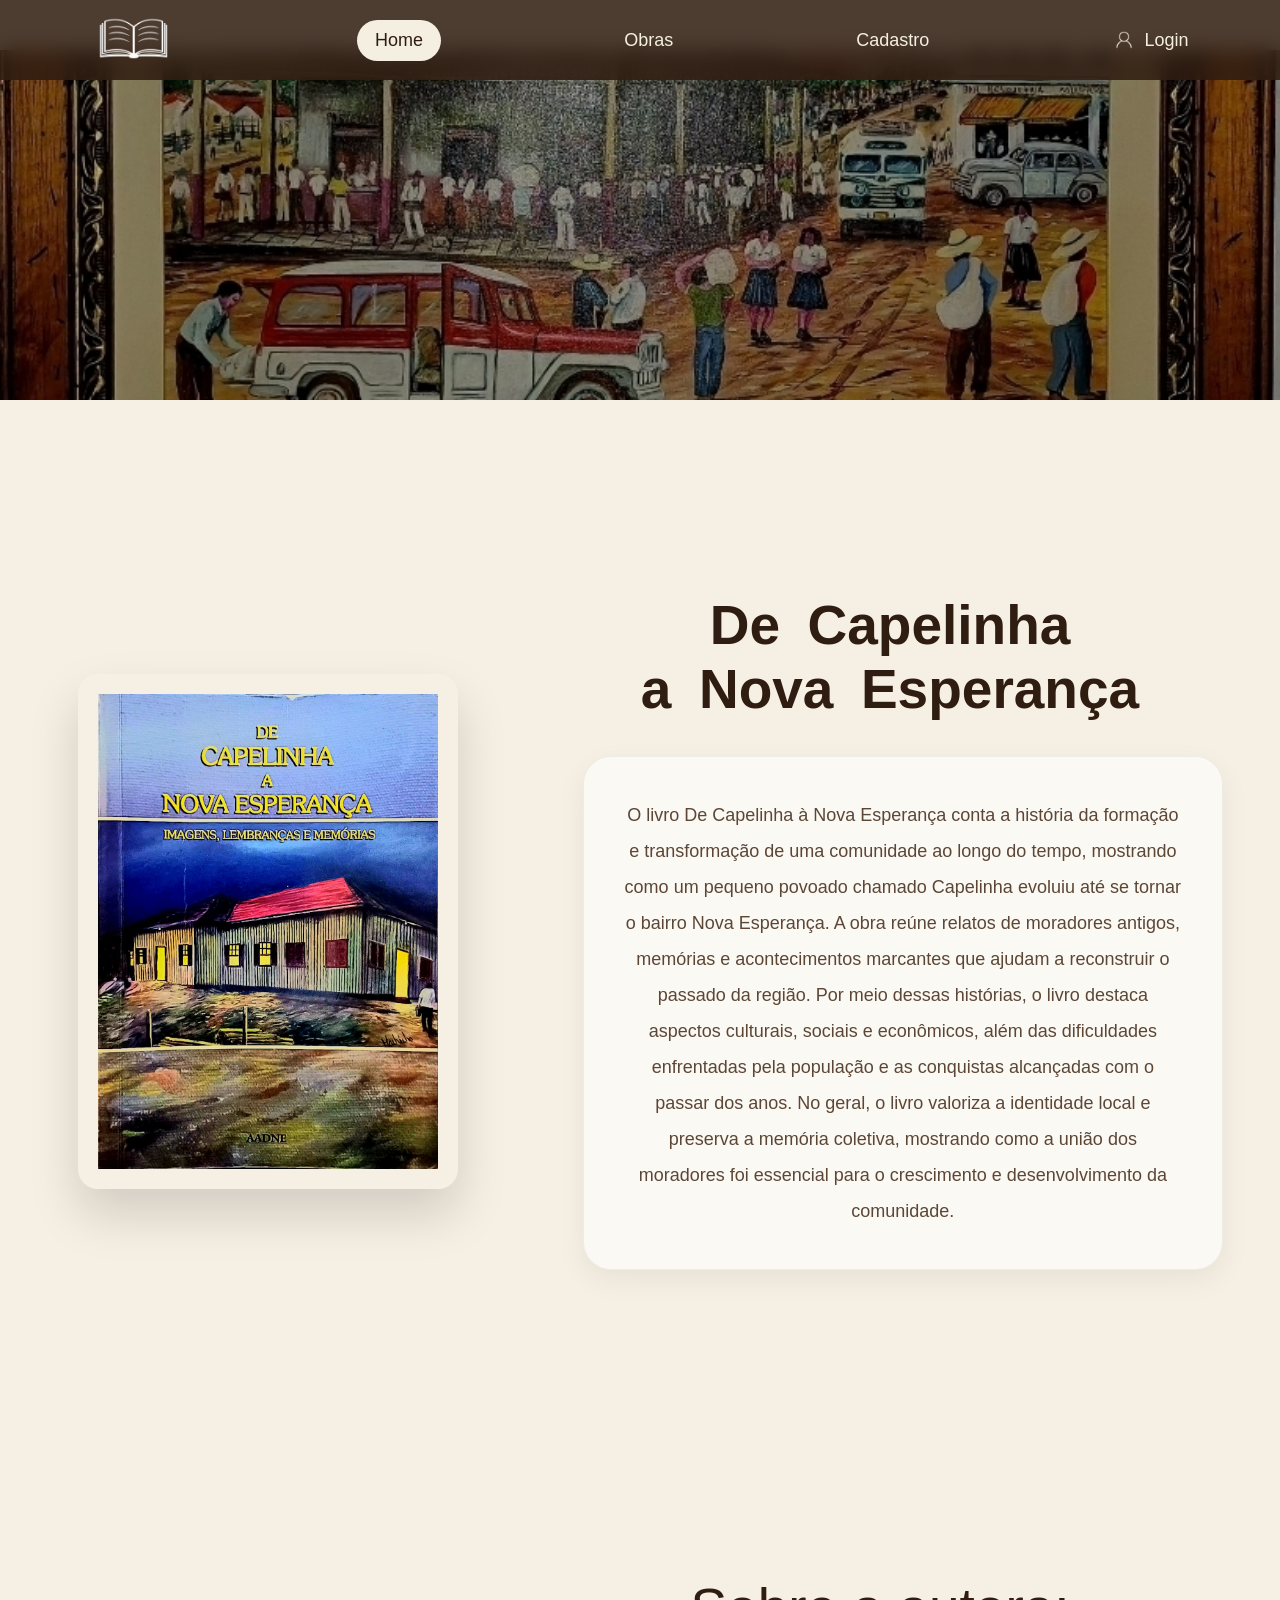
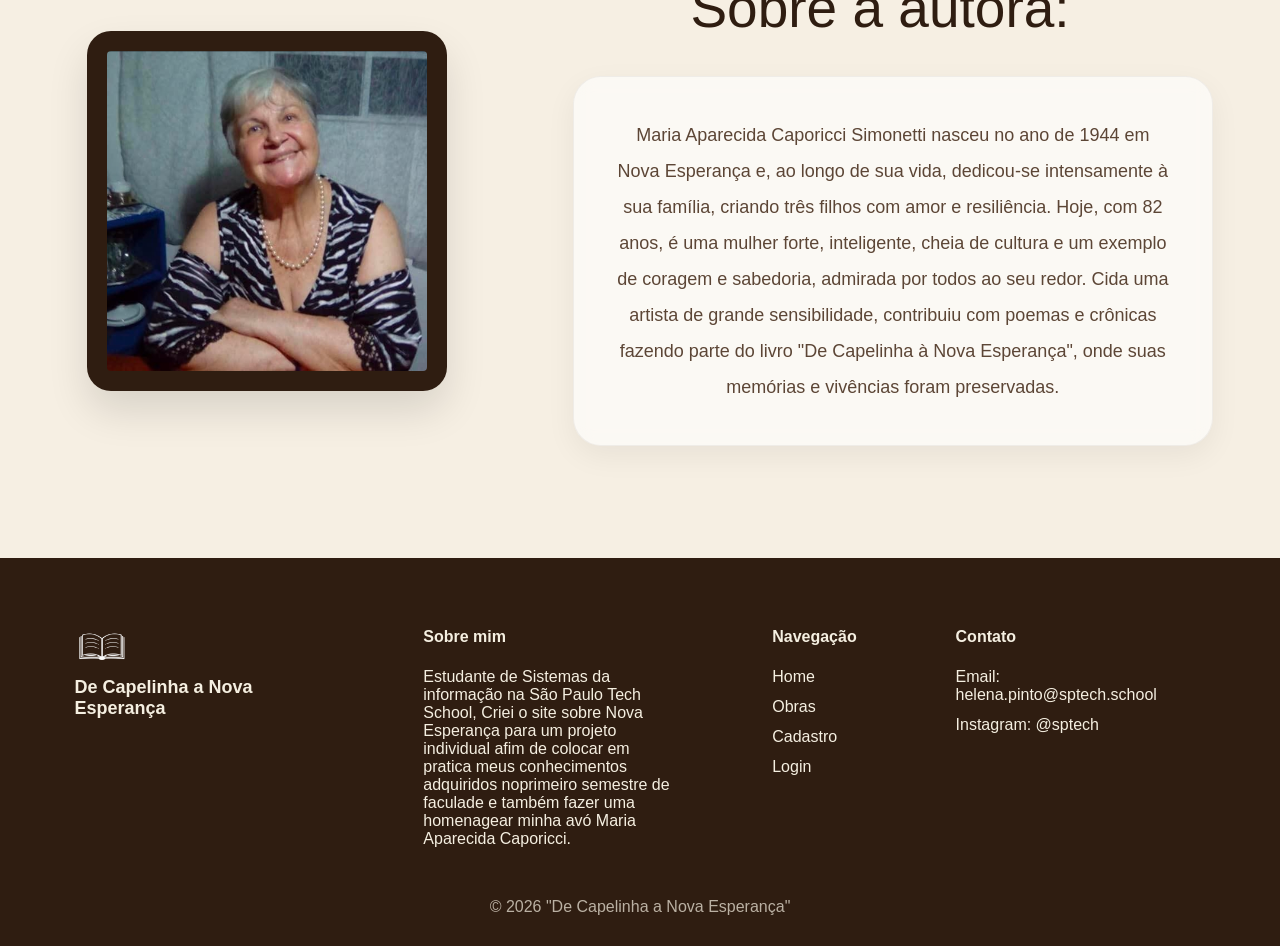
==== public/index.html @ c45e7159 "arrumando pagina obras" ====
<!DOCTYPE html>
<html lang="en">

<head>
    <meta charset="UTF-8">
    <meta http-equiv="X-UA-Compatible" content="IE=edge">
    <meta name="viewport" content="width=device-width, initial-scale=1.0">

    <title>Home</title>

    <script src="./js/sessao.js"></script>

    <link rel="stylesheet" href="./css/estilo.css">
    
</head>


<div class="banner">
  <img class="quadro" src="assets/imgs/quadro.jpg">
</div>

<div class="topo">
    <a href="index.html">
      <img class="livro" src="assets/icon/livro.png">
    </a>
    <a href="index.html" class="title_atual">
      Home
    </a>
    <a href="obras.html" class="title">
      Obras
    </a>
    <a href="cadastro.html" class="title">
      Cadastro
    </a>
    <a href="login.html" class="title">
            <img class="login" src="assets/icon/login02.png">
            Login
        </a>
  </div>
  


    <div class="homes">

  <div class="home">

  <img class="capa" src="assets/imgs/capa.jpg">

  </div>

  <div class="home02">

    <p class="titulo">
    <b>De   Capelinha <br> a   Nova   Esperança</b>
  </p>

    <p class="sobre_livro">
    O livro De Capelinha à Nova Esperança conta a história da formação e transformação de uma comunidade ao longo do tempo, mostrando como um pequeno povoado chamado Capelinha evoluiu até se tornar o bairro Nova Esperança.
    A obra reúne relatos de moradores antigos, memórias e acontecimentos marcantes que ajudam a reconstruir o passado da região. Por meio dessas histórias, o livro destaca aspectos culturais, sociais e econômicos, além das dificuldades enfrentadas pela população e as conquistas alcançadas com o passar dos anos.
    No geral, o livro valoriza a identidade local e preserva a memória coletiva, mostrando como a união dos moradores foi essencial para o crescimento e desenvolvimento da comunidade.
  </p>
  </div>
  </div>




  <div class="homes">

    <div class="home">

  <img class="foto_vó" src="assets/imgs/cicaporicci.jpeg">

    </div>

  <div class="home02">

    <p class="titulo">
        Sobre a autora:
  </p>

    <p class="sobre_livro">
    Maria Aparecida Caporicci Simonetti nasceu no ano de 1944 em Nova Esperança e, ao longo de sua vida, dedicou-se intensamente à sua família, criando três filhos com amor e resiliência. Hoje, com 82 anos, é uma mulher forte, inteligente, cheia de cultura e um exemplo de coragem e sabedoria, admirada por todos ao seu redor. Cida uma artista de grande sensibilidade, contribuiu com poemas e crônicas fazendo parte do livro "De Capelinha à Nova Esperança", onde suas memórias e vivências foram preservadas. 
  </p>
  </div>
  </div>




  <div class="rodape">

  <div class="rodape-container">

    <!-- LOGO + NOME -->
    <div class="rodape-coluna">
      <img src="assets/icon/livro.png" class="logo-rodape">
      <p class="nome-site">De Capelinha a Nova Esperança</p>
    </div>

    <!-- SOBRE -->
    <div class="rodape-coluna">
      <h4>Sobre mim</h4>
      <p>
        Estudante de Sistemas da informação na São Paulo Tech School, Criei o site sobre Nova Esperança para um projeto individual afim de colocar em pratica meus conhecimentos adquiridos noprimeiro semestre de faculade e também fazer uma homenagear minha avó Maria Aparecida Caporicci.
      </p>
    </div>

    <!-- LINKS -->
    <div class="rodape-coluna">
      <h4>Navegação</h4>
      <a href="index.html">Home</a>
      <a href="obras.html">Obras</a>
      <a href="cadastro.html">Cadastro</a>
      <a href="login.html">Login</a>
    </div>

    <!-- CONTATO -->
    <div class="rodape-coluna">
      <h4>Contato</h4>
      <p>Email: helena.pinto@sptech.school</p>
      <p>Instagram: @sptech</p>
    </div>

  </div>

  <div class="rodape-final">
    © 2026 "De Capelinha a Nova Esperança"
  </div>

</div>
---- public/css/estilo.css ----
*{
  margin: 0;
  padding: 0;
  box-sizing: border-box;
}

body{
  min-height: 100vh;
  font-family: sans-serif;
  background-color: #f6efe3;
  overflow-x: hidden;
  padding-top: 100px;
}


.topo{
  height: 80px;
  display: flex;
  align-items: center;
  justify-content: space-around;
  background: rgba(47, 29, 17, 0.85);
  backdrop-filter: blur(10px);
  position: fixed;
  top: 0;
  left: 0;
  width: 100%;
  z-index: 1000;
}

.livro{
  height: 55px;
}

.title_atual{
  padding: 10px 18px;
  border-radius: 30px;
  background-color: #f5efe1;
  color: #2f1d11;
  text-decoration: none;
  font-size: 18px;
  font-weight: 500;
}

.title{
  color: #f5efe1;
  text-decoration: none;
  font-size: 18px;
  display: flex;
  align-items: center;
  gap: 8px;
  transition: 0.3s;
}

.title:hover{
  opacity: 0.7;
}

.login{
  height: 24px;
}

.banner{
    width: 100%;
    height: 350px;
    overflow: hidden;
    margin-top: -50px;
}

.quadro{
    width: 100%;
    height: 400px;
    object-fit: cover;
    display: block;
}

.homes{
  width: 100%;
  display: flex;
  justify-content: center;
  align-items: center;

  gap: 120px;

  padding: 180px 100px 100px;
}

.home{
  display: flex;
  justify-content: space-evenly;
  align-items: center;
  gap: 10px;
}

.home02{
  display: flex;
  flex-direction: column;
  gap: 10px;
}

.titulo{
  font-size: 55px;
  font-family:'Lucida Sans', 'Lucida Sans Regular', 'Lucida Grande', 'Lucida Sans Unicode', Geneva, Verdana, sans-serif;
  justify-content: right;
  color: #2f1d11;
  align-items: start;
  justify-content: right;
  text-align: center;
  margin: 2%;
}

.capa{
  align-items: center;
  justify-content: left;
  padding: 20px;
  width: 25vw;
  margin: 2%;
}

.foto_vó{
  align-items: center;
  justify-content: left;
  padding: 20px;
  width: 25vw;
  margin: 2%;
  border-radius: 20px;
  background-color: #2f1d11;
}

.sobre_livro{
  padding: 50px;
  width: 50vw;
  margin: 2%;
    border-radius: 17px;
    background-color: #7c4e2c;
    color: #f5efe1;
    font-size: 15px;
    font-family:Verdana, Geneva, Tahoma, sans-serif;
    text-align: center;
    justify-content: right;
}


/* IMAGEM */

.capa{
  width: 380px;

  border-radius: 20px;

  box-shadow:
  0px 25px 50px rgba(0,0,0,0.15);

  transition: 0.4s;
}

.capa:hover{
  transform:
  translateY(-10px)
  scale(1.02);
}

.foto_vó{
  width: 360px;

  border-radius: 24px;

  box-shadow:
  0px 20px 40px rgba(0,0,0,0.12);
}


/* TEXTO */

.sobre_livro{
  font-size: 18px;

  line-height: 2;

  color: #5c4636;

  background-color: rgba(255,255,255,0.6);

  padding: 40px;

  border-radius: 28px;

  border: 1px solid rgba(0,0,0,0.05);

  backdrop-filter: blur(10px);

  box-shadow:
  0px 10px 30px rgba(0,0,0,0.06);
}







/*Obras*/

/* MENU */

.header-left{
    position: fixed;

    width: 240px;
    height: 100vh;

    background: linear-gradient(
    to bottom,
    #5c3418,
    #8a5630
    );

    padding: 30px 20px;

    box-sizing: border-box;

    display: flex;
    flex-direction: column;
    align-items: center;
}

.header-left h1{
    color: white;

    text-align: center;

    font-size: 32px;

    margin-bottom: 40px;
}

.hello h3{
    color: #f1d7bc;

    font-weight: normal;

    margin-bottom: 40px;
}


/* BOTÕES */

.btn-nav-white,
.btn-logout{
    width: 85%;

    background-color: white;

    border-radius: 18px;

    padding: 18px;

    margin-bottom: 20px;

    text-align: center;

    cursor: pointer;

    transition: 0.3s;
}

.btn-nav-white:hover,
.btn-logout:hover{
    transform: scale(1.05);

    background-color: #f5e5d6;
}

.btn-nav-white a{
    text-decoration: none;
}

.btn-nav-white h3,
.btn-logout h3{
    margin: 0;

    color: #6d4122;
}


/* CARROSSEL */

.container-carrossel{
    margin-left: 270px;

    padding-top: 40px;

    display: flex;
    align-items: center;
    justify-content: center;

    gap: 10px;
}

.carrossel{
    width: 82%;

    display: flex;

    gap: 20px;

    overflow-x: auto;

    scroll-behavior: smooth;

    padding: 20px;
}

.carrossel::-webkit-scrollbar{
    display: none;
}


/* CARDS */

.card{
    min-width: 240px;

    height: 130px;

    background-color: white;

    border-radius: 20px;

    text-decoration: none;

    color: #4a2b17;

    display: flex;

    justify-content: center;

    align-items: center;

    text-align: center;

    padding: 15px;

    box-sizing: border-box;

    font-size: 24px;

    font-weight: bold;

    box-shadow: 0 5px 15px rgba(0,0,0,0.1);

    transition: 0.3s;
}

.card:hover{
    transform: translateY(-8px);

    background-color: #fff7ef;
}


/* BOTÕES SETA */

.btn{
    width: 55px;
    height: 55px;

    border: none;

    border-radius: 50%;

    font-size: 30px;

    cursor: pointer;

    background-color: white;

    box-shadow: 0 3px 10px rgba(0,0,0,0.15);

    transition: 0.3s;
}

.btn:hover{
    transform: scale(1.1);
}


/* TEXTO */

.texto{
    width: 62%;

    margin:
    50px auto 60px 340px;

    background-color: white;

    padding:
    60px 70px;

    border-radius: 25px;

    box-shadow:
    0 5px 20px rgba(0,0,0,0.08);

    font-size: 18px;

    line-height: 2.2;

    color: #4b3526;

    text-align: justify;
    font-family: 'Lucida Sans', 'Lucida Sans Regular', 'Lucida Grande', 'Lucida Sans Unicode', Geneva, Verdana, sans-serif;
}
.texto p::first-letter{
    font-family: Arial, Helvetica, sans-serif;
    font-size: 55px;

    font-weight: bold;

    color: #8a5630;
}


/* SELECT */

.select{
    width: 500px;

    margin:
    80px auto 100px 420px;

    background-color: white;

    padding: 40px;

    border-radius: 25px;

    box-shadow: 0 5px 20px rgba(0,0,0,0.1);

    text-align: center;
}

.select h2{
    margin-bottom: 25px;

    color: #5c3418;
}

#select_obra{
    width: 100%;

    padding: 15px;

    border-radius: 15px;

    border: 2px solid #d8c0aa;

    font-size: 18px;

    outline: none;
}

/* RODAPE */

.rodape{
  background-color: #2f1d11;

  color: #f5efe1;

  padding: 70px 50px 30px;
}

.rodape-container{
  display: flex;

  justify-content: space-around;

  flex-wrap: wrap;

  gap: 50px;
}

.rodape-coluna{
  max-width: 250px;

  display: flex;
  flex-direction: column;

  gap: 12px;
}

.logo-rodape{
  width: 55px;
}

.nome-site{
  font-size: 18px;

  font-weight: 600;
}

.rodape-coluna h4{
  margin-bottom: 10px;
}

.rodape-coluna a{
  color: #f5efe1;

  text-decoration: none;

  transition: 0.3s;
}

.rodape-coluna a:hover{
  color: #d8b38f;
}

.rodape-final{
  text-align: center;

  margin-top: 50px;

  opacity: 0.7;
}


/* RESPONSIVO */

@media(max-width: 1100px){

  .homes{
    flex-direction: column;

    gap: 50px;

    text-align: center;
  }

  .home02{
    align-items: center;
  }

  .titulo{
    font-size: 60px;
  }

  .sobre_livro{
    text-align: center;
  }
}

/* SIMULADOR */

.simulador {
  color: white;
}

.simulador .container {
  flex-direction: column;
  overflow: scroll; 
  height: var(--tamanho-simulador);
}

/* ALERTA */

#alerta {
  position: absolute;
  right: 0;
  bottom: 0;
}

.mensagem-alarme {
  background-color: white;
  border-radius: 5px;
  width: 300px;
  height: 80px;
  margin: 10px;
  padding: 10px 0;
  display: flex;
  justify-content: space-evenly;
  align-items: center;
}

.mensagem-alarme h3 {
  font-size: 14px;
  margin: 0;
}

.mensagem-alarme .informacao {
  width: 66%;
}

.alarme-sino {
  width: 48px;
  height: 48px;
  animation-name: bell;
  animation-duration: 4s;
  background-image: url('https://cdn-icons-png.flaticon.com/512/1157/1157000.png');
  background-size: cover;
  animation-iteration-count: infinite;
}

@keyframes bell {
  0%   {transform: rotate(25deg)}
  25%  {transform: rotate(-25deg)}
  50%  {transform: rotate(25deg)}
  75%  {transform: rotate(-25deg)}
  100% {transform: rotate(25deg)}
}
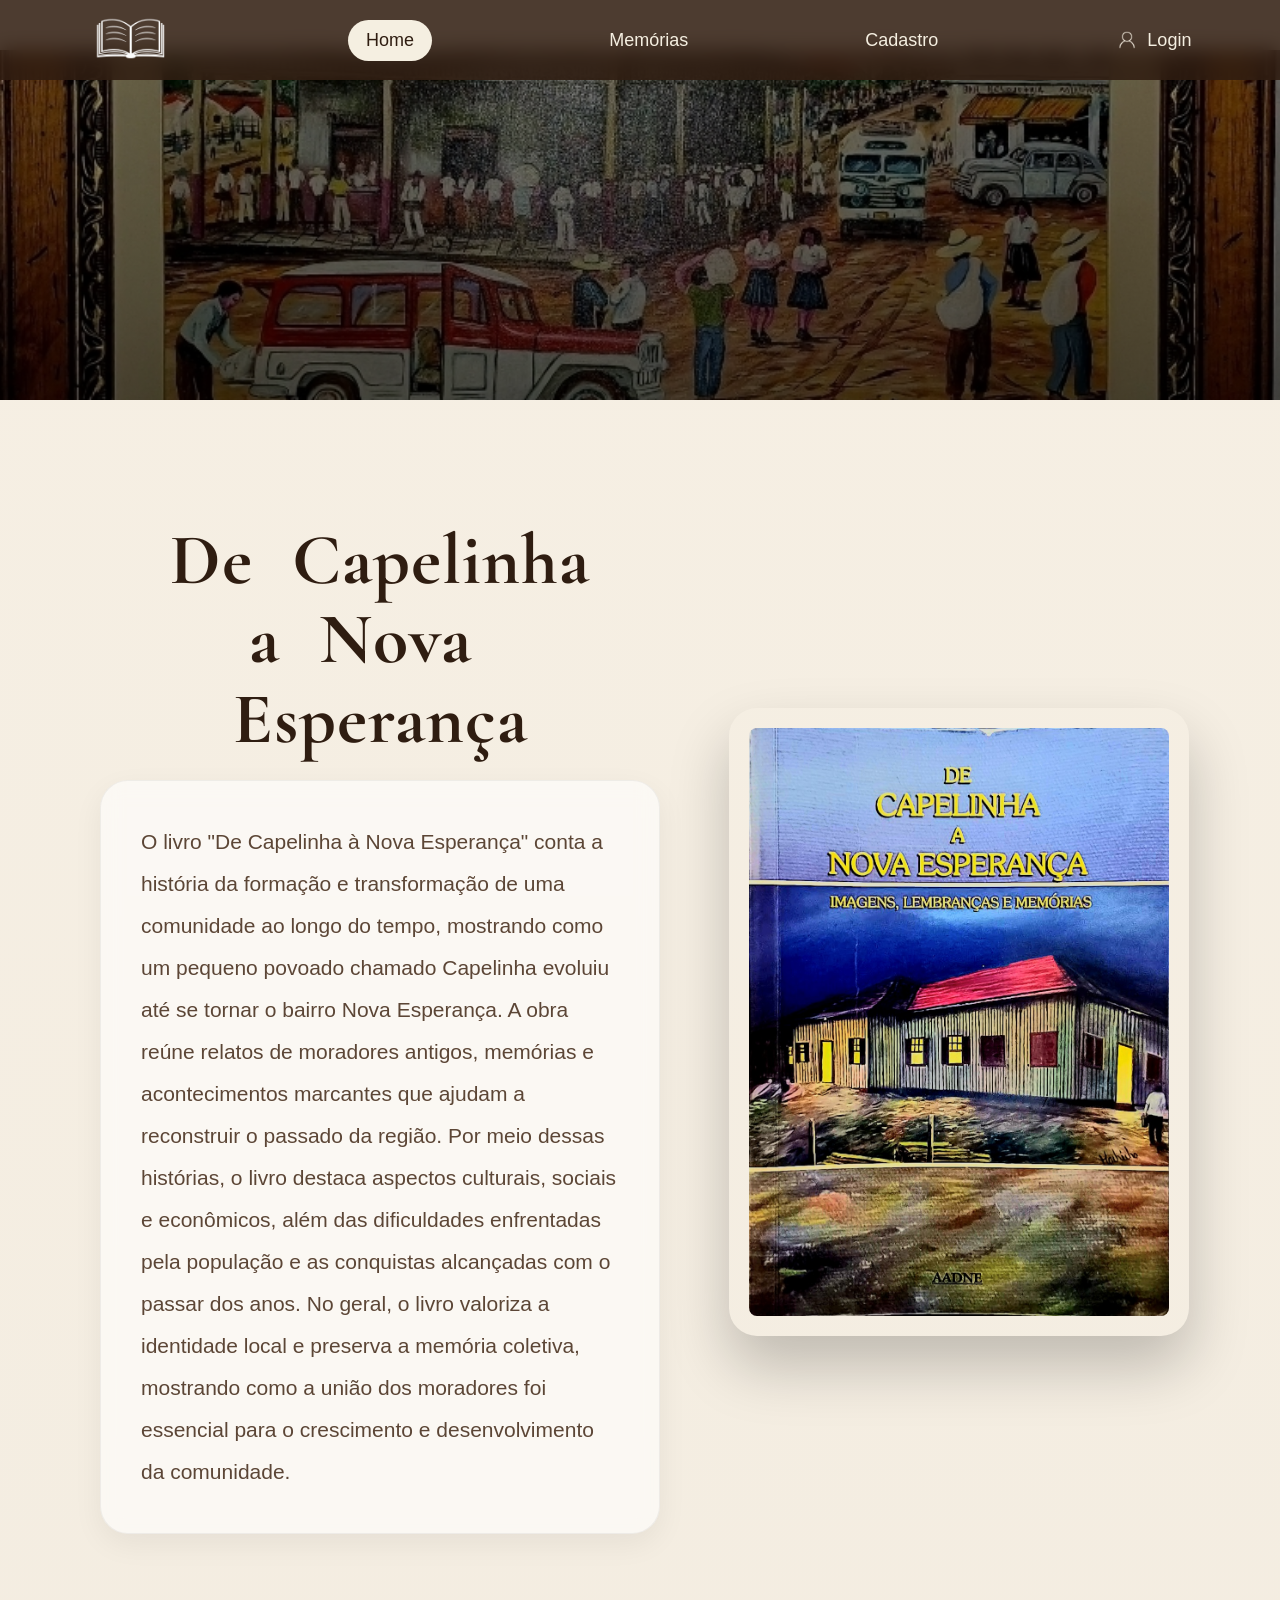
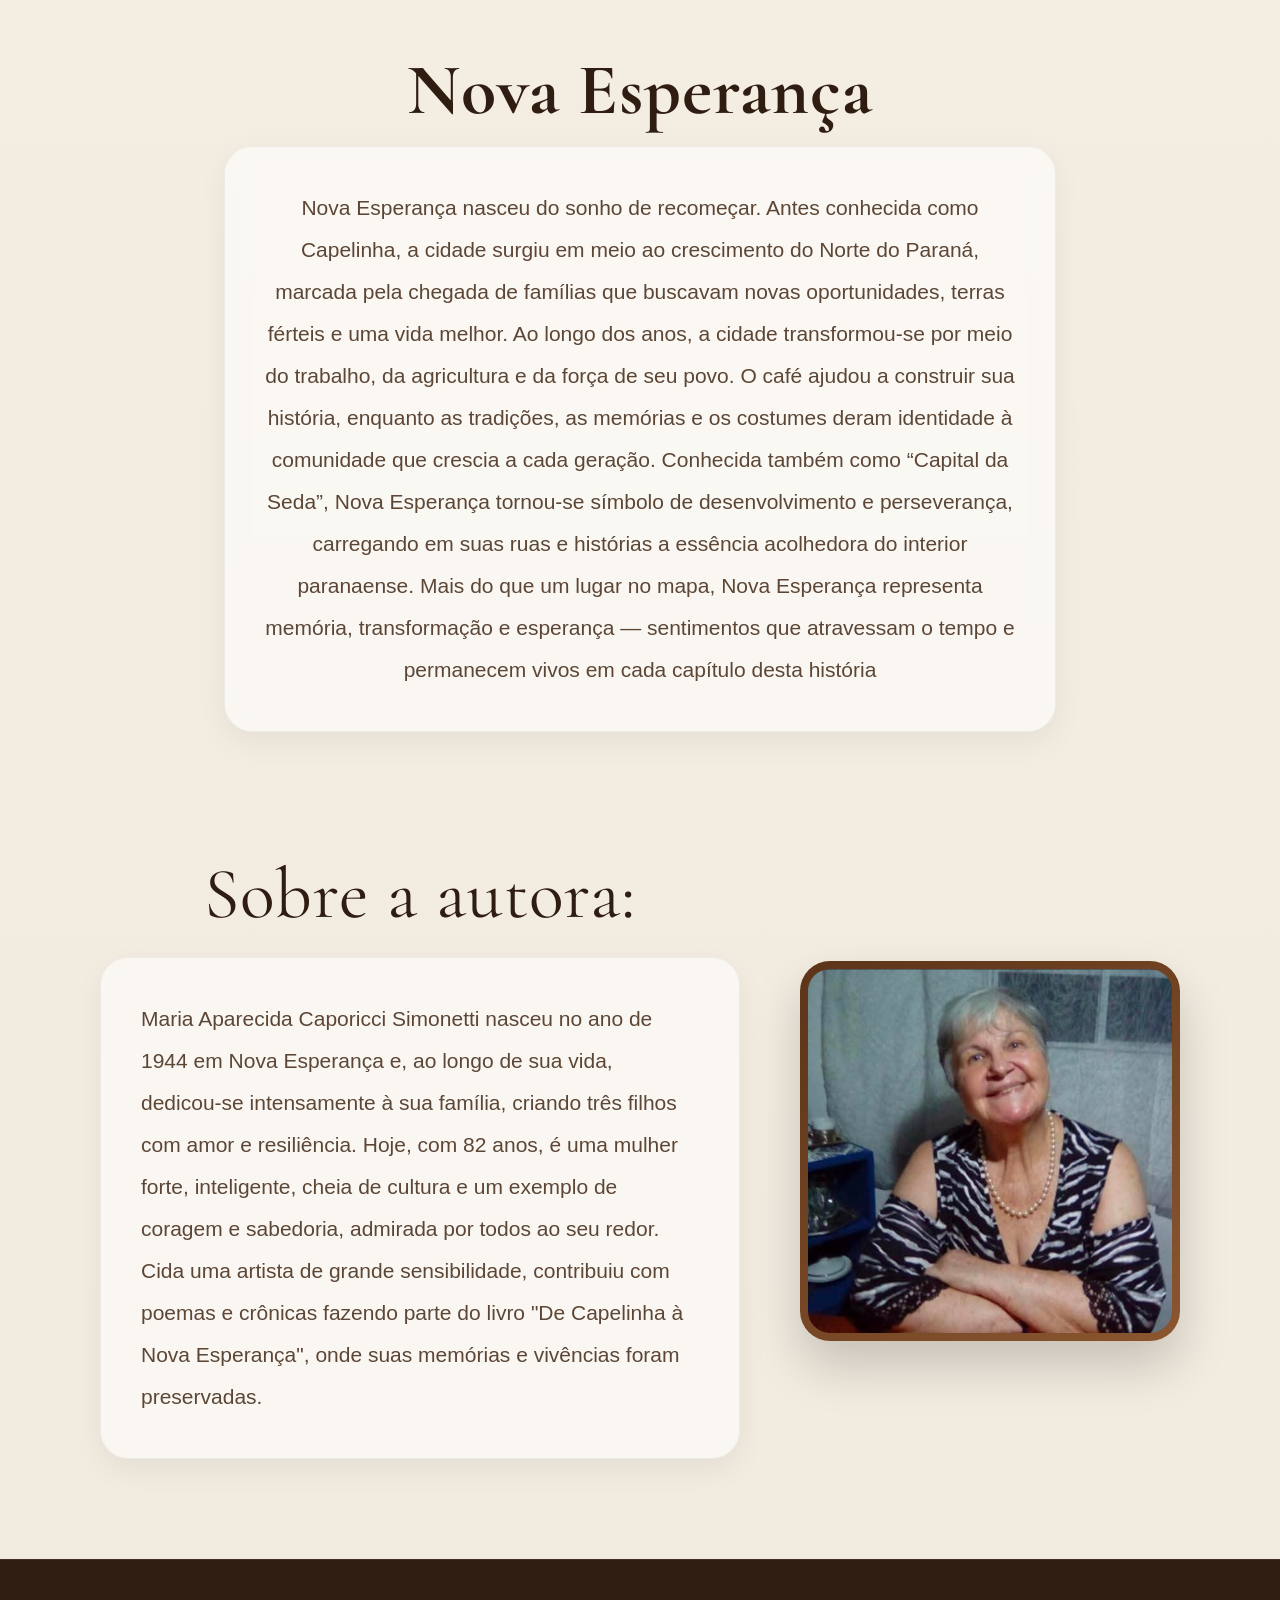
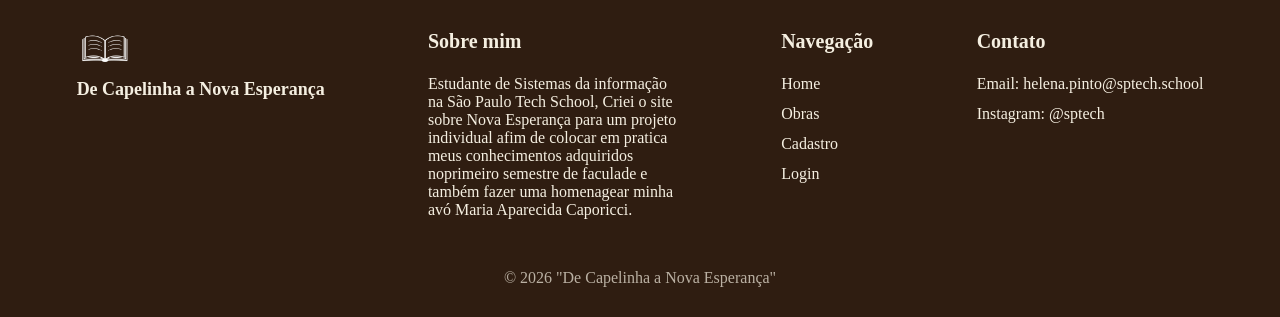
==== commit 3c9e432b: "ajustes finais e criando a pagina memorias" ====
--- a/public/index.html
+++ b/public/index.html
@@ -11,6 +11,8 @@
     <script src="./js/sessao.js"></script>
 
     <link rel="stylesheet" href="./css/estilo.css">
+    <link rel="preconnect" href="https://fonts.googleapis.com">
+<link href="https://fonts.googleapis.com/css2?family=Cormorant+Garamond:wght@400;500;700&display=swap" rel="stylesheet">
     
 </head>
 
@@ -26,8 +28,8 @@
     <a href="index.html" class="title_atual">
       Home
     </a>
-    <a href="obras.html" class="title">
-      Obras
+    <a href="memorias.html" class="title">
+      Memórias
     </a>
     <a href="cadastro.html" class="title">
       Cadastro
@@ -42,24 +44,44 @@
 
     <div class="homes">
 
+      <div class="home02">
+
+    <p class="titulo">
+    <b>De   Capelinha <br> a   Nova   Esperança</b>
+  </p>
+
+    <p class="sobre_livro">
+    O livro "De Capelinha à Nova Esperança" conta a história da formação e transformação de uma comunidade ao longo do tempo, mostrando como um pequeno povoado chamado Capelinha evoluiu até se tornar o bairro Nova Esperança.
+    A obra reúne relatos de moradores antigos, memórias e acontecimentos marcantes que ajudam a reconstruir o passado da região. Por meio dessas histórias, o livro destaca aspectos culturais, sociais e econômicos, além das dificuldades enfrentadas pela população e as conquistas alcançadas com o passar dos anos.
+    No geral, o livro valoriza a identidade local e preserva a memória coletiva, mostrando como a união dos moradores foi essencial para o crescimento e desenvolvimento da comunidade.
+  </p>
+  </div>
+
   <div class="home">
 
   <img class="capa" src="assets/imgs/capa.jpg">
 
   </div>
 
-  <div class="home02">
+  
+  </div>
+
+
+  <div class="home03">
 
     <p class="titulo">
-    <b>De   Capelinha <br> a   Nova   Esperança</b>
+    <b>Nova Esperança</b>
   </p>
 
-    <p class="sobre_livro">
-    O livro De Capelinha à Nova Esperança conta a história da formação e transformação de uma comunidade ao longo do tempo, mostrando como um pequeno povoado chamado Capelinha evoluiu até se tornar o bairro Nova Esperança.
-    A obra reúne relatos de moradores antigos, memórias e acontecimentos marcantes que ajudam a reconstruir o passado da região. Por meio dessas histórias, o livro destaca aspectos culturais, sociais e econômicos, além das dificuldades enfrentadas pela população e as conquistas alcançadas com o passar dos anos.
-    No geral, o livro valoriza a identidade local e preserva a memória coletiva, mostrando como a união dos moradores foi essencial para o crescimento e desenvolvimento da comunidade.
+    <p class="novaEsperanca">
+    Nova Esperança nasceu do sonho de recomeçar. Antes conhecida como Capelinha, a cidade surgiu em meio ao crescimento do Norte do Paraná, marcada pela chegada de famílias que buscavam novas oportunidades, terras férteis e uma vida melhor.
+
+    Ao longo dos anos, a cidade transformou-se por meio do trabalho, da agricultura e da força de seu povo. O café ajudou a construir sua história, enquanto as tradições, as memórias e os costumes deram identidade à comunidade que crescia a cada geração.
+
+    Conhecida também como “Capital da Seda”, Nova Esperança tornou-se símbolo de desenvolvimento e perseverança, carregando em suas ruas e histórias a essência acolhedora do interior paranaense.
+
+    Mais do que um lugar no mapa, Nova Esperança representa memória, transformação e esperança — sentimentos que atravessam o tempo e permanecem vivos em cada capítulo desta história
   </p>
-  </div>
   </div>
 
 
@@ -67,13 +89,7 @@
 
   <div class="homes">
 
-    <div class="home">
-
-  <img class="foto_vó" src="assets/imgs/cicaporicci.jpeg">
-
-    </div>
-
-  <div class="home02">
+    <div class="home02">
 
     <p class="titulo">
         Sobre a autora:
@@ -83,6 +99,14 @@
     Maria Aparecida Caporicci Simonetti nasceu no ano de 1944 em Nova Esperança e, ao longo de sua vida, dedicou-se intensamente à sua família, criando três filhos com amor e resiliência. Hoje, com 82 anos, é uma mulher forte, inteligente, cheia de cultura e um exemplo de coragem e sabedoria, admirada por todos ao seu redor. Cida uma artista de grande sensibilidade, contribuiu com poemas e crônicas fazendo parte do livro "De Capelinha à Nova Esperança", onde suas memórias e vivências foram preservadas. 
   </p>
   </div>
+
+    <div class="home">
+
+  <img class="foto_vó" src="assets/imgs/cicaporicci.jpeg">
+
+    </div>
+
+  
   </div>
 
 
--- a/public/css/estilo.css
+++ b/public/css/estilo.css
@@ -10,6 +10,11 @@
   background-color: #f6efe3;
   overflow-x: hidden;
   padding-top: 100px;
+  background-image:
+linear-gradient(
+rgba(255,255,255,0.02),
+rgba(0,0,0,0.02)
+);
 }
 
 
@@ -62,8 +67,25 @@
 .banner{
     width: 100%;
     height: 350px;
+    position: relative;
+
     overflow: hidden;
     margin-top: -50px;
+}
+
+.banner::after{
+  content: "";
+
+  position: absolute;
+
+  inset: 0;
+
+  background:
+  linear-gradient(
+    to bottom,
+    rgba(0,0,0,0.2),
+    rgba(0,0,0,0.45)
+  );
 }
 
 .quadro{
@@ -74,12 +96,13 @@
 }
 
 .homes{
+  margin-top: -70px;
   width: 100%;
   display: flex;
   justify-content: center;
   align-items: center;
 
-  gap: 120px;
+  gap: 60px;
 
   padding: 180px 100px 100px;
 }
@@ -98,81 +121,123 @@
 }
 
 .titulo{
-  font-size: 55px;
-  font-family:'Lucida Sans', 'Lucida Sans Regular', 'Lucida Grande', 'Lucida Sans Unicode', Geneva, Verdana, sans-serif;
+  font-size: 72px;
+  line-height: 1.1;
+  letter-spacing: 1px;
+  font-family: 'Cormorant Garamond', serif;
   justify-content: right;
   color: #2f1d11;
   align-items: start;
   justify-content: right;
   text-align: center;
   margin: 2%;
+  
+}
+
+.home03{
+  display: flex;
+  flex-direction: column;
+  width: 65%;
+  max-width: 900px;
+  justify-content: center;
+  margin: auto;
+  
+}
+
+.novaEsperanca{
+  font-size: 21px;
+text-align: center;
+  line-height: 2;
+
+  color: #5c4636;
+
+  background-color: rgba(255,255,255,0.6);
+
+  padding: 40px;
+
+  border-radius: 28px;
+
+  border: 1px solid rgba(0,0,0,0.05);
+
+  backdrop-filter: blur(10px);
+
+  box-shadow:
+  0px 10px 30px rgba(0,0,0,0.06);
 }
 
 .capa{
   align-items: center;
   justify-content: left;
   padding: 20px;
-  width: 25vw;
+  width: 460px;
   margin: 2%;
 }
 
 .foto_vó{
-  align-items: center;
-  justify-content: left;
-  padding: 20px;
-  width: 25vw;
-  margin: 2%;
-  border-radius: 20px;
-  background-color: #2f1d11;
-}
-
-.sobre_livro{
-  padding: 50px;
-  width: 50vw;
-  margin: 2%;
-    border-radius: 17px;
-    background-color: #7c4e2c;
-    color: #f5efe1;
-    font-size: 15px;
-    font-family:Verdana, Geneva, Tahoma, sans-serif;
-    text-align: center;
-    justify-content: right;
+  width: 380px;
+
+  border-radius: 30px;
+
+  padding: 8px;
+
+  background:
+  linear-gradient(
+    145deg,
+    #5c3418,
+    #8a5630
+  );
+
+  box-shadow:
+  0 25px 50px rgba(0,0,0,0.18);
+
+  transition: 0.4s ease;
+
+  object-fit: cover;
+}
+
+.foto_vó:hover{
+  transform:
+  translateY(-8px)
+  scale(1.02);
+
+  box-shadow:
+  0 35px 60px rgba(0,0,0,0.22);
 }
 
 
 /* IMAGEM */
 
 .capa{
-  width: 380px;
-
-  border-radius: 20px;
+  width: 460px;
+
+  border-radius: 28px;
+
+  object-fit: cover;
 
   box-shadow:
-  0px 25px 50px rgba(0,0,0,0.15);
-
-  transition: 0.4s;
+  0 30px 60px rgba(0,0,0,0.22);
+
+  transition:
+  transform 0.5s ease,
+  box-shadow 0.5s ease;
+
+  position: relative;
 }
 
 .capa:hover{
   transform:
-  translateY(-10px)
-  scale(1.02);
-}
-
-.foto_vó{
-  width: 360px;
-
-  border-radius: 24px;
+  translateY(-12px)
+  scale(1.03);
 
   box-shadow:
-  0px 20px 40px rgba(0,0,0,0.12);
+  0 40px 80px rgba(0,0,0,0.28);
 }
 
 
 /* TEXTO */
 
 .sobre_livro{
-  font-size: 18px;
+  font-size: 21px;
 
   line-height: 2;
 
@@ -466,9 +531,13 @@
   background-color: #2f1d11;
 
   color: #f5efe1;
-
+  font-family:Georgia, 'Times New Roman', Times, serif;
   padding: 70px 50px 30px;
-}
+  border-top:
+  1px solid rgba(255,255,255,0.08);
+}
+
+
 
 .rodape-container{
   display: flex;
@@ -497,6 +566,11 @@
   font-size: 18px;
 
   font-weight: 600;
+}
+
+.rodape h4{
+  margin-bottom: 18px;
+  font-size: 20px;
 }
 
 .rodape-coluna h4{
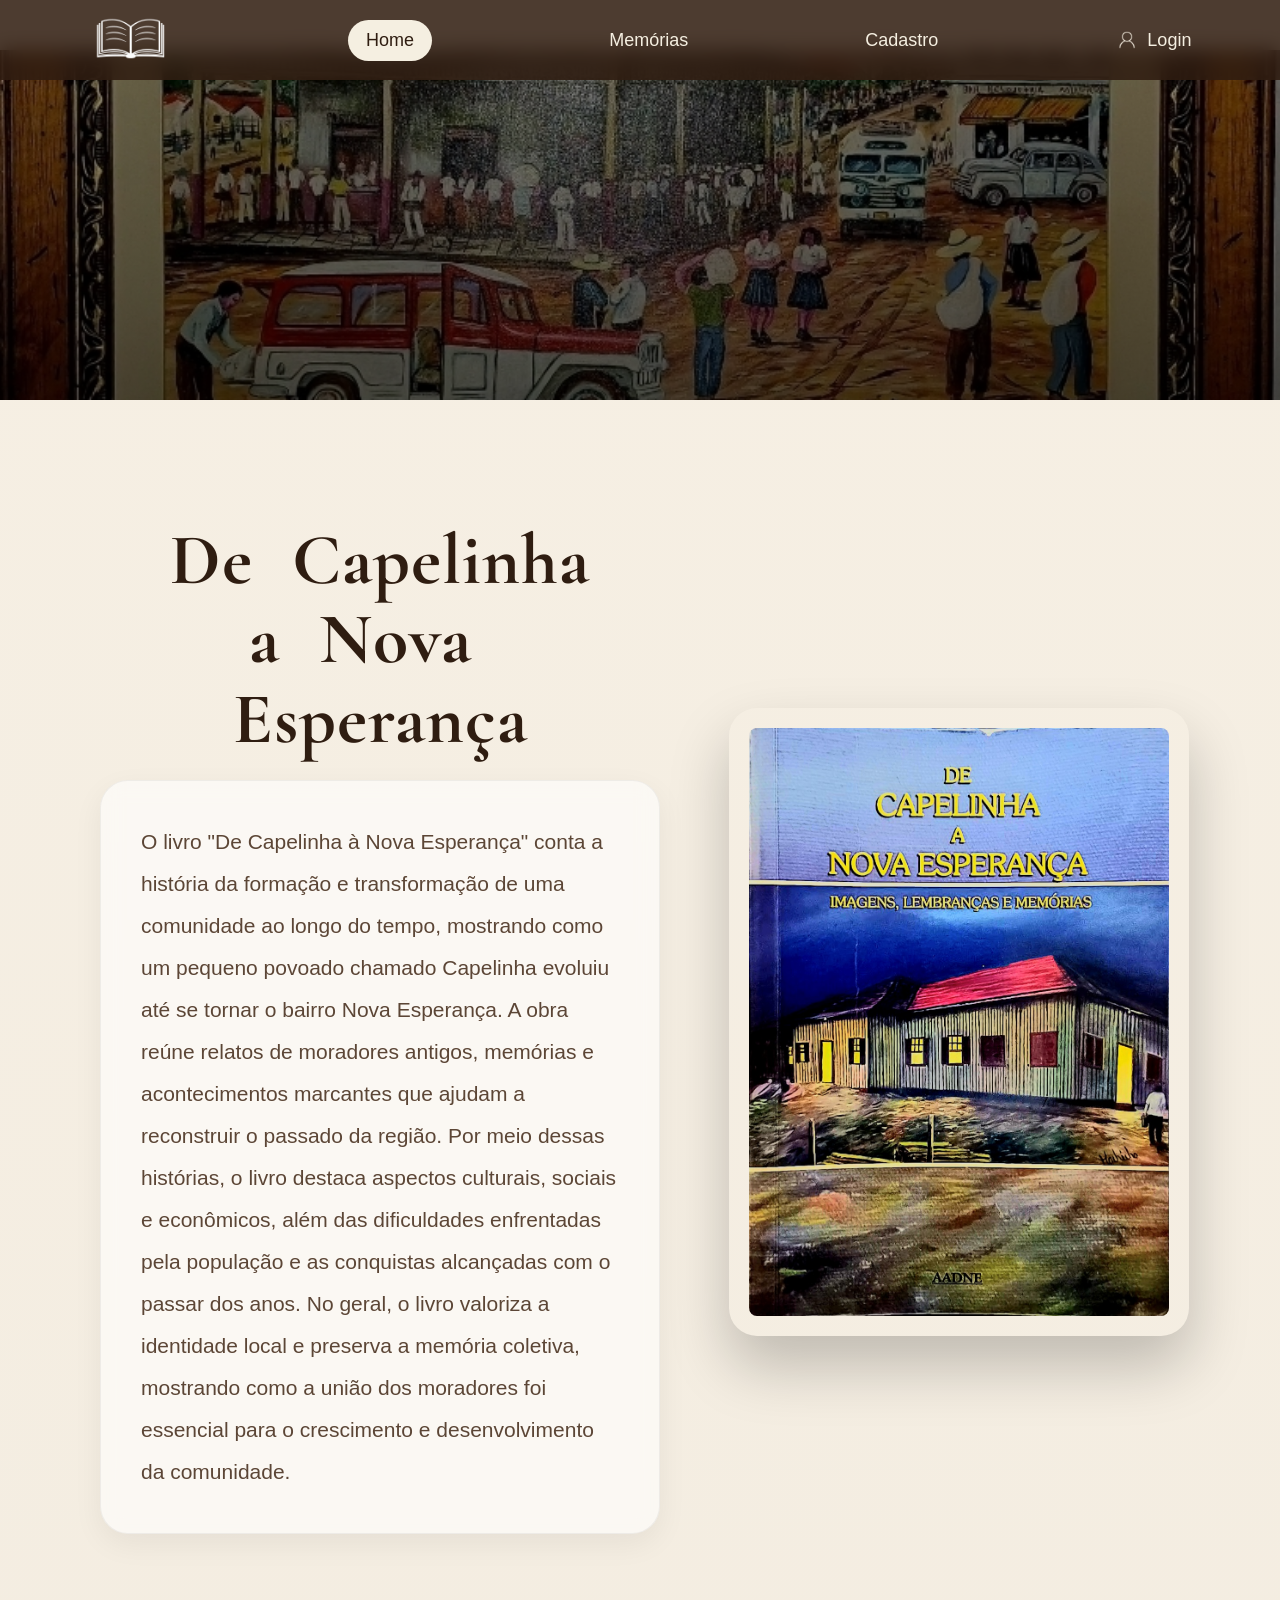
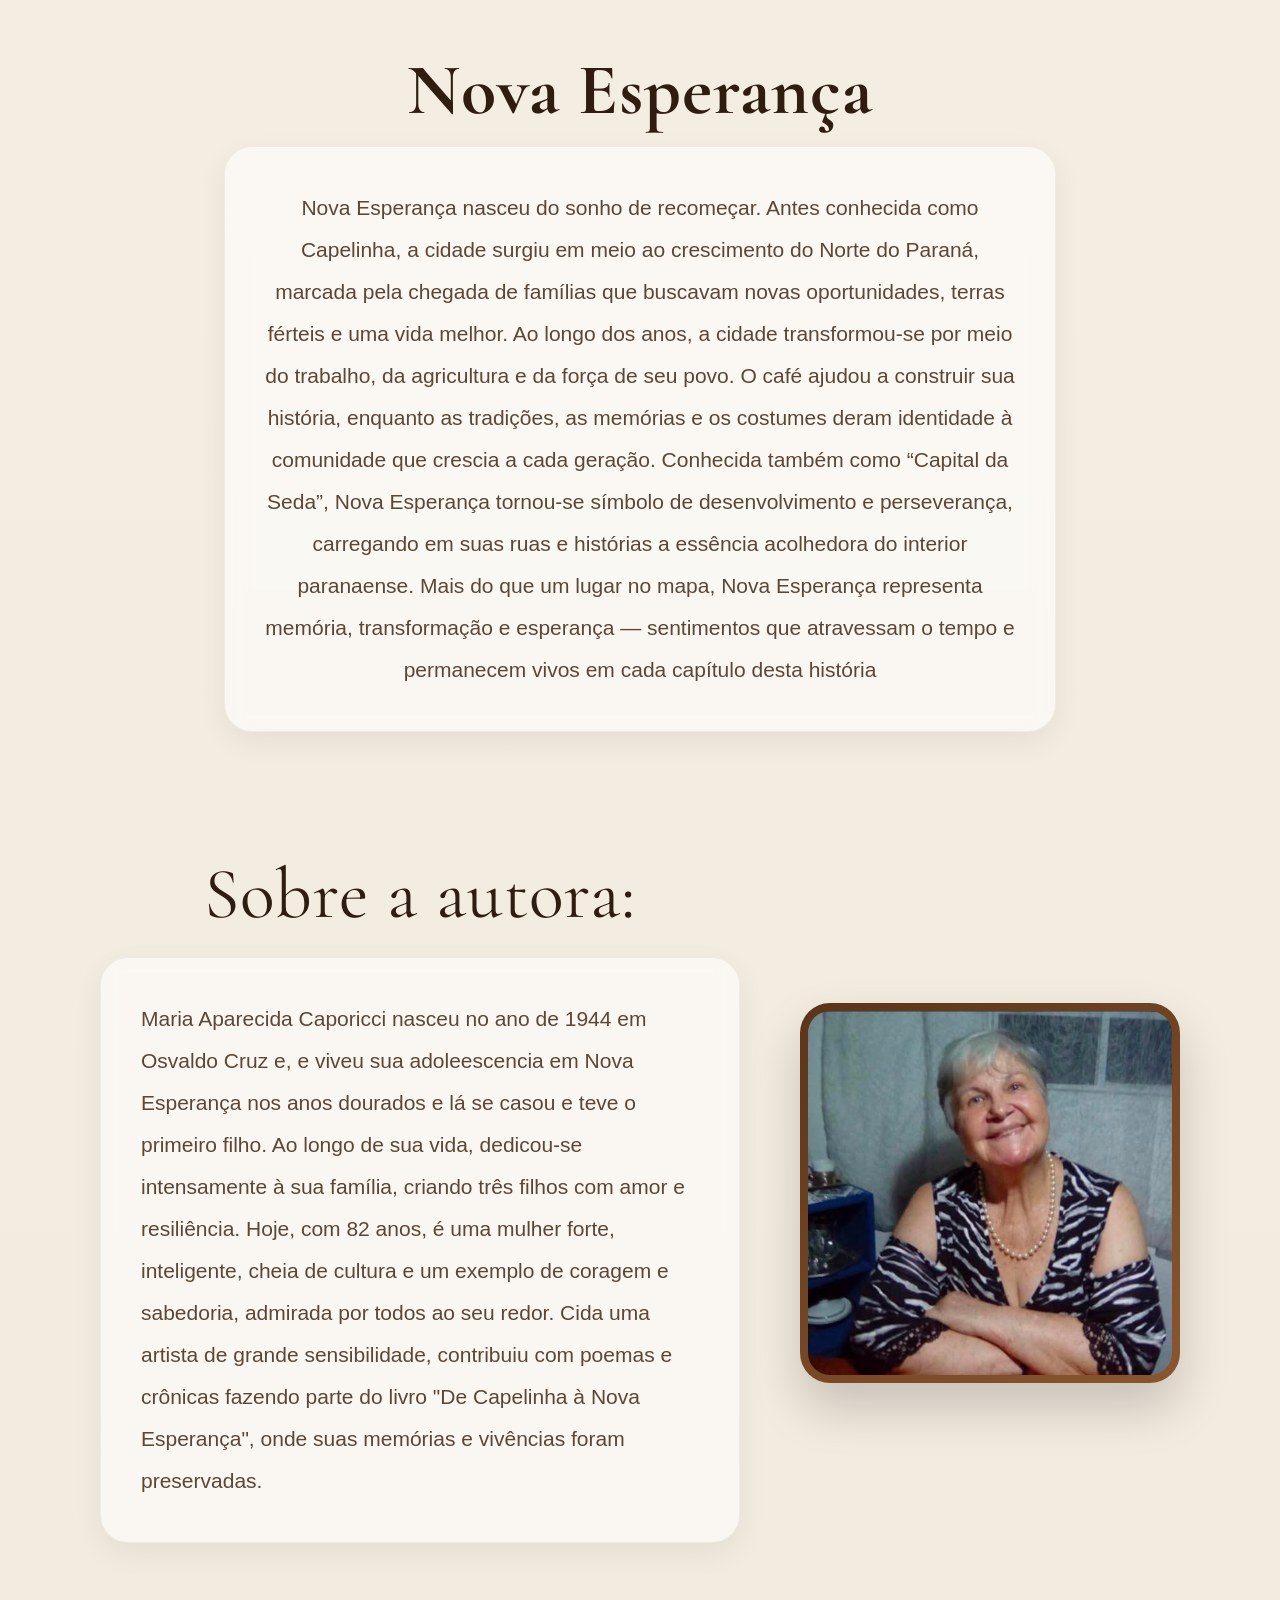
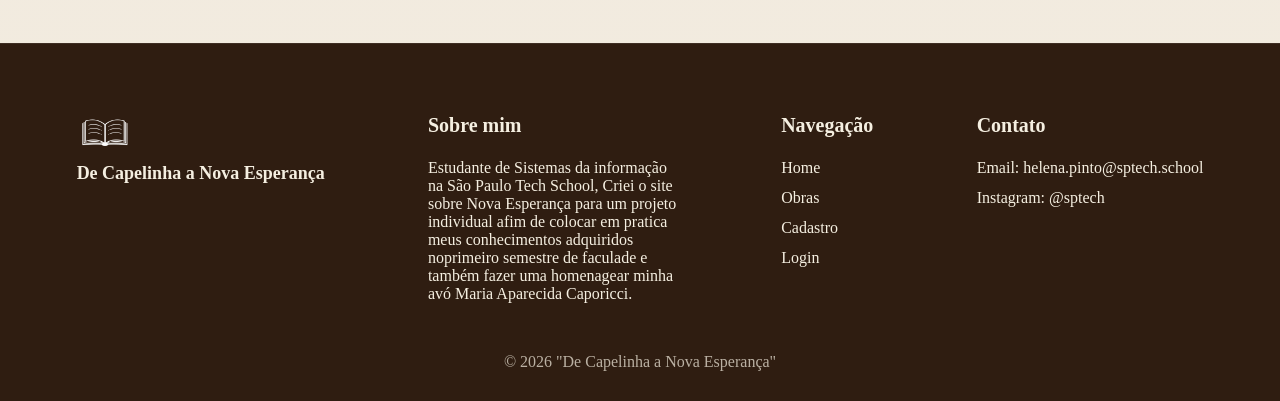
==== commit 35de4760: "cadastro e css atualização" ====
--- a/public/index.html
+++ b/public/index.html
@@ -96,7 +96,7 @@
   </p>
 
     <p class="sobre_livro">
-    Maria Aparecida Caporicci Simonetti nasceu no ano de 1944 em Nova Esperança e, ao longo de sua vida, dedicou-se intensamente à sua família, criando três filhos com amor e resiliência. Hoje, com 82 anos, é uma mulher forte, inteligente, cheia de cultura e um exemplo de coragem e sabedoria, admirada por todos ao seu redor. Cida uma artista de grande sensibilidade, contribuiu com poemas e crônicas fazendo parte do livro "De Capelinha à Nova Esperança", onde suas memórias e vivências foram preservadas. 
+    Maria Aparecida Caporicci nasceu no ano de 1944 em Osvaldo Cruz e, e viveu sua adoleescencia em Nova Esperança nos anos dourados e lá se casou e  teve o primeiro filho. Ao longo de sua vida, dedicou-se intensamente à sua família, criando três filhos com amor e resiliência. Hoje, com 82 anos, é uma mulher forte, inteligente, cheia de cultura e um exemplo de coragem e sabedoria, admirada por todos ao seu redor. Cida uma artista de grande sensibilidade, contribuiu com poemas e crônicas fazendo parte do livro "De Capelinha à Nova Esperança", onde suas memórias e vivências foram preservadas. 
   </p>
   </div>
 
--- a/public/css/estilo.css
+++ b/public/css/estilo.css
@@ -258,273 +258,6 @@
 }
 
 
-
-
-
-
-
-/*Obras*/
-
-/* MENU */
-
-.header-left{
-    position: fixed;
-
-    width: 240px;
-    height: 100vh;
-
-    background: linear-gradient(
-    to bottom,
-    #5c3418,
-    #8a5630
-    );
-
-    padding: 30px 20px;
-
-    box-sizing: border-box;
-
-    display: flex;
-    flex-direction: column;
-    align-items: center;
-}
-
-.header-left h1{
-    color: white;
-
-    text-align: center;
-
-    font-size: 32px;
-
-    margin-bottom: 40px;
-}
-
-.hello h3{
-    color: #f1d7bc;
-
-    font-weight: normal;
-
-    margin-bottom: 40px;
-}
-
-
-/* BOTÕES */
-
-.btn-nav-white,
-.btn-logout{
-    width: 85%;
-
-    background-color: white;
-
-    border-radius: 18px;
-
-    padding: 18px;
-
-    margin-bottom: 20px;
-
-    text-align: center;
-
-    cursor: pointer;
-
-    transition: 0.3s;
-}
-
-.btn-nav-white:hover,
-.btn-logout:hover{
-    transform: scale(1.05);
-
-    background-color: #f5e5d6;
-}
-
-.btn-nav-white a{
-    text-decoration: none;
-}
-
-.btn-nav-white h3,
-.btn-logout h3{
-    margin: 0;
-
-    color: #6d4122;
-}
-
-
-/* CARROSSEL */
-
-.container-carrossel{
-    margin-left: 270px;
-
-    padding-top: 40px;
-
-    display: flex;
-    align-items: center;
-    justify-content: center;
-
-    gap: 10px;
-}
-
-.carrossel{
-    width: 82%;
-
-    display: flex;
-
-    gap: 20px;
-
-    overflow-x: auto;
-
-    scroll-behavior: smooth;
-
-    padding: 20px;
-}
-
-.carrossel::-webkit-scrollbar{
-    display: none;
-}
-
-
-/* CARDS */
-
-.card{
-    min-width: 240px;
-
-    height: 130px;
-
-    background-color: white;
-
-    border-radius: 20px;
-
-    text-decoration: none;
-
-    color: #4a2b17;
-
-    display: flex;
-
-    justify-content: center;
-
-    align-items: center;
-
-    text-align: center;
-
-    padding: 15px;
-
-    box-sizing: border-box;
-
-    font-size: 24px;
-
-    font-weight: bold;
-
-    box-shadow: 0 5px 15px rgba(0,0,0,0.1);
-
-    transition: 0.3s;
-}
-
-.card:hover{
-    transform: translateY(-8px);
-
-    background-color: #fff7ef;
-}
-
-
-/* BOTÕES SETA */
-
-.btn{
-    width: 55px;
-    height: 55px;
-
-    border: none;
-
-    border-radius: 50%;
-
-    font-size: 30px;
-
-    cursor: pointer;
-
-    background-color: white;
-
-    box-shadow: 0 3px 10px rgba(0,0,0,0.15);
-
-    transition: 0.3s;
-}
-
-.btn:hover{
-    transform: scale(1.1);
-}
-
-
-/* TEXTO */
-
-.texto{
-    width: 62%;
-
-    margin:
-    50px auto 60px 340px;
-
-    background-color: white;
-
-    padding:
-    60px 70px;
-
-    border-radius: 25px;
-
-    box-shadow:
-    0 5px 20px rgba(0,0,0,0.08);
-
-    font-size: 18px;
-
-    line-height: 2.2;
-
-    color: #4b3526;
-
-    text-align: justify;
-    font-family: 'Lucida Sans', 'Lucida Sans Regular', 'Lucida Grande', 'Lucida Sans Unicode', Geneva, Verdana, sans-serif;
-}
-.texto p::first-letter{
-    font-family: Arial, Helvetica, sans-serif;
-    font-size: 55px;
-
-    font-weight: bold;
-
-    color: #8a5630;
-}
-
-
-/* SELECT */
-
-.select{
-    width: 500px;
-
-    margin:
-    80px auto 100px 420px;
-
-    background-color: white;
-
-    padding: 40px;
-
-    border-radius: 25px;
-
-    box-shadow: 0 5px 20px rgba(0,0,0,0.1);
-
-    text-align: center;
-}
-
-.select h2{
-    margin-bottom: 25px;
-
-    color: #5c3418;
-}
-
-#select_obra{
-    width: 100%;
-
-    padding: 15px;
-
-    border-radius: 15px;
-
-    border: 2px solid #d8c0aa;
-
-    font-size: 18px;
-
-    outline: none;
-}
-
 /* RODAPE */
 
 .rodape{
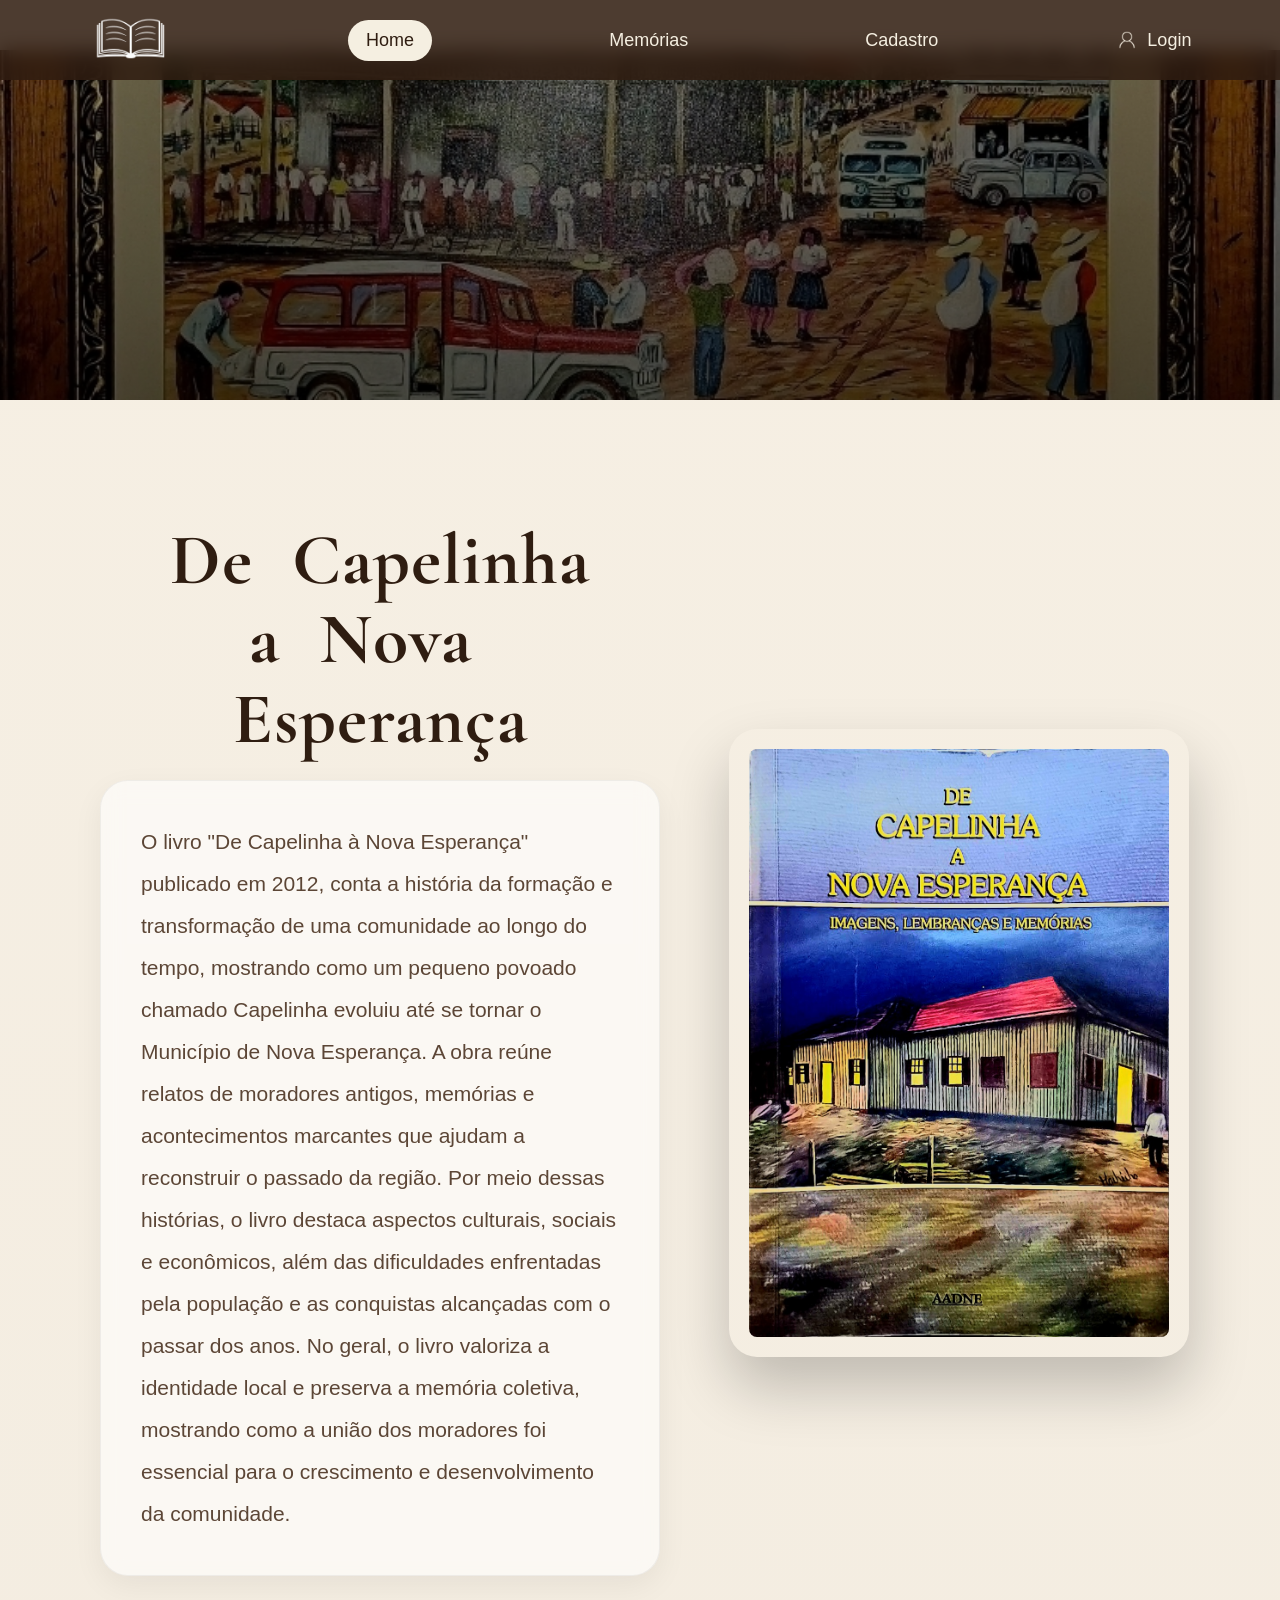
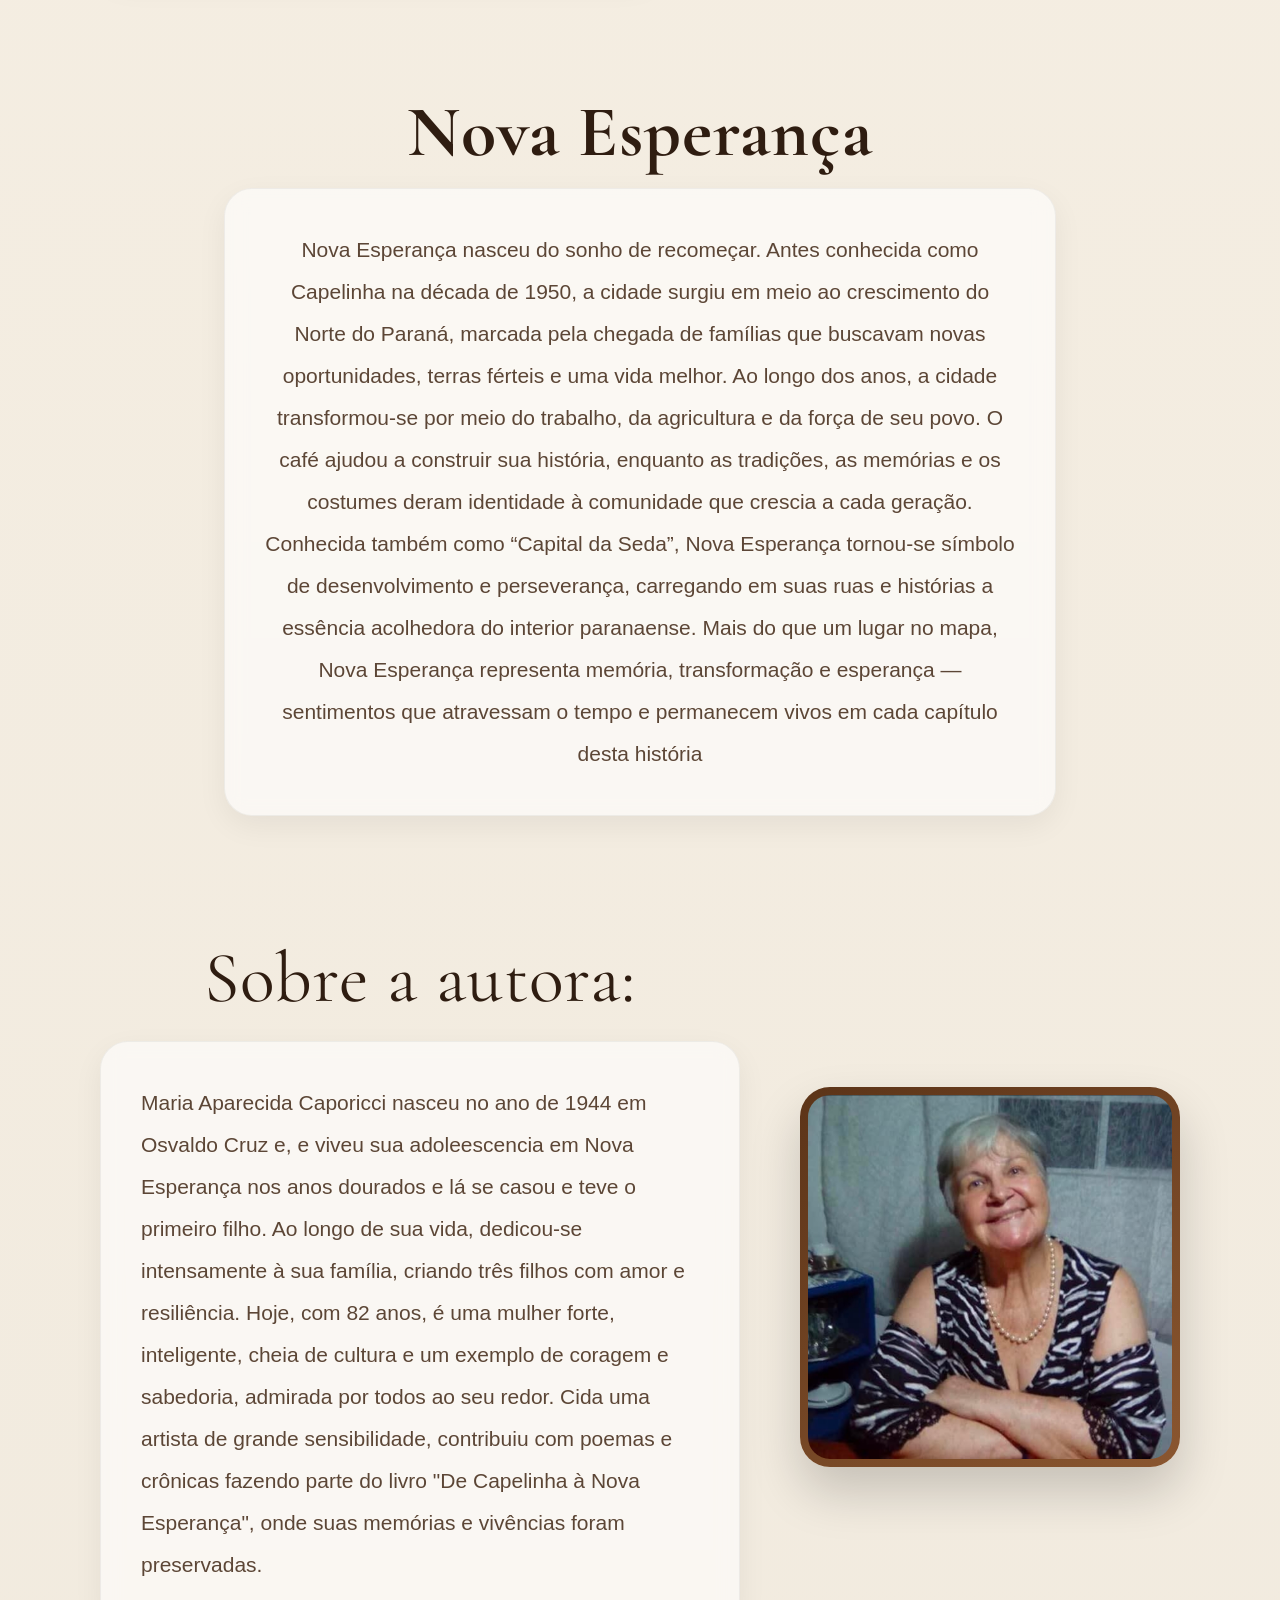
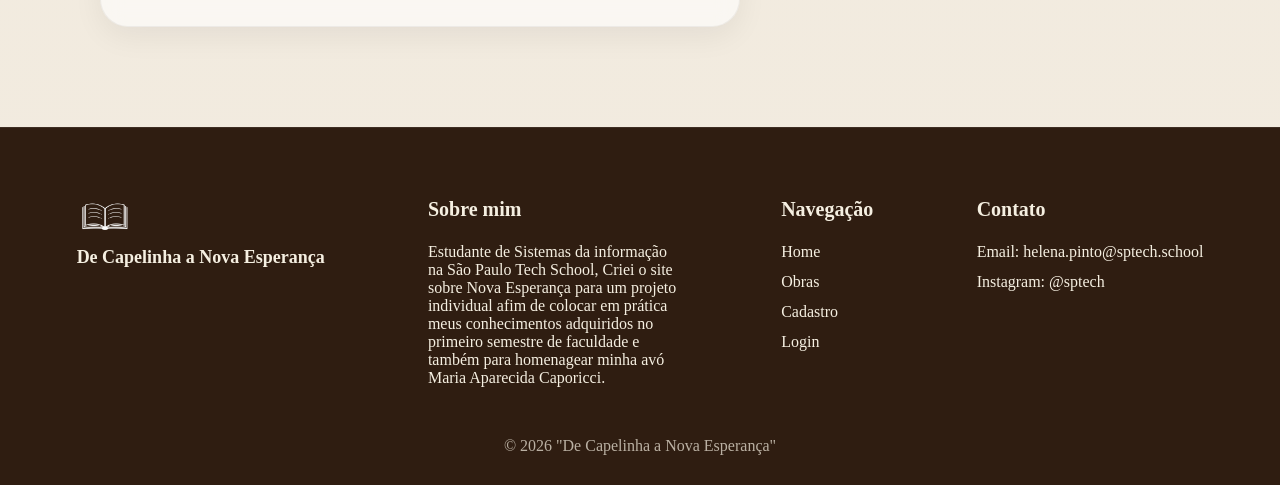
==== commit 0ef4126d: "atualizações finais" ====
--- a/public/index.html
+++ b/public/index.html
@@ -2,18 +2,19 @@
 <html lang="en">
 
 <head>
-    <meta charset="UTF-8">
-    <meta http-equiv="X-UA-Compatible" content="IE=edge">
-    <meta name="viewport" content="width=device-width, initial-scale=1.0">
+  <meta charset="UTF-8">
+  <meta http-equiv="X-UA-Compatible" content="IE=edge">
+  <meta name="viewport" content="width=device-width, initial-scale=1.0">
 
-    <title>Home</title>
+  <title>Home</title>
 
-    <script src="./js/sessao.js"></script>
+  <script src="./js/sessao.js"></script>
 
-    <link rel="stylesheet" href="./css/estilo.css">
-    <link rel="preconnect" href="https://fonts.googleapis.com">
-<link href="https://fonts.googleapis.com/css2?family=Cormorant+Garamond:wght@400;500;700&display=swap" rel="stylesheet">
-    
+  <link rel="stylesheet" href="./css/estilo.css">
+  <link rel="preconnect" href="https://fonts.googleapis.com">
+  <link href="https://fonts.googleapis.com/css2?family=Cormorant+Garamond:wght@400;500;700&display=swap"
+    rel="stylesheet">
+
 </head>
 
 
@@ -22,115 +23,133 @@
 </div>
 
 <div class="topo">
-    <a href="index.html">
-      <img class="livro" src="assets/icon/livro.png">
-    </a>
-    <a href="index.html" class="title_atual">
-      Home
-    </a>
-    <a href="memorias.html" class="title">
-      Memórias
-    </a>
-    <a href="cadastro.html" class="title">
-      Cadastro
-    </a>
-    <a href="login.html" class="title">
-            <img class="login" src="assets/icon/login02.png">
-            Login
-        </a>
-  </div>
-  
+  <a href="index.html">
+    <img class="livro" src="assets/icon/livro.png">
+  </a>
+  <a href="index.html" class="title_atual">
+    Home
+  </a>
+  <a href="memorias.html" class="title">
+    Memórias
+  </a>
+  <a href="cadastro.html" class="title">
+    Cadastro
+  </a>
+  <a href="login.html" class="title">
+    <img class="login" src="assets/icon/login02.png">
+    Login
+  </a>
+</div>
 
 
-    <div class="homes">
 
-      <div class="home02">
+<div class="homes">
+
+  <div class="home02">
 
     <p class="titulo">
-    <b>De   Capelinha <br> a   Nova   Esperança</b>
-  </p>
+      <b>De   Capelinha <br> a   Nova   Esperança</b>
+    </p>
 
     <p class="sobre_livro">
-    O livro "De Capelinha à Nova Esperança" conta a história da formação e transformação de uma comunidade ao longo do tempo, mostrando como um pequeno povoado chamado Capelinha evoluiu até se tornar o bairro Nova Esperança.
-    A obra reúne relatos de moradores antigos, memórias e acontecimentos marcantes que ajudam a reconstruir o passado da região. Por meio dessas histórias, o livro destaca aspectos culturais, sociais e econômicos, além das dificuldades enfrentadas pela população e as conquistas alcançadas com o passar dos anos.
-    No geral, o livro valoriza a identidade local e preserva a memória coletiva, mostrando como a união dos moradores foi essencial para o crescimento e desenvolvimento da comunidade.
-  </p>
+      O livro "De Capelinha à Nova Esperança" publicado em 2012, conta a história da formação e transformação de uma
+      comunidade ao longo do tempo, mostrando como um pequeno povoado chamado Capelinha evoluiu até se tornar o
+      Município de Nova Esperança.
+      A obra reúne relatos de moradores antigos, memórias e acontecimentos marcantes que ajudam a reconstruir o passado
+      da região. Por meio dessas histórias, o livro destaca aspectos culturais, sociais e econômicos, além das
+      dificuldades enfrentadas pela população e as conquistas alcançadas com o passar dos anos.
+      No geral, o livro valoriza a identidade local e preserva a memória coletiva, mostrando como a união dos moradores
+      foi essencial para o crescimento e desenvolvimento da comunidade.
+    </p>
   </div>
 
   <div class="home">
 
-  <img class="capa" src="assets/imgs/capa.jpg">
+    <img class="capa" src="assets/imgs/capa.jpg">
 
   </div>
 
-  
-  </div>
+
+</div>
 
 
-  <div class="home03">
+<div class="home03">
 
-    <p class="titulo">
+  <p class="titulo">
     <b>Nova Esperança</b>
   </p>
 
-    <p class="novaEsperanca">
-    Nova Esperança nasceu do sonho de recomeçar. Antes conhecida como Capelinha, a cidade surgiu em meio ao crescimento do Norte do Paraná, marcada pela chegada de famílias que buscavam novas oportunidades, terras férteis e uma vida melhor.
+  <p class="novaEsperanca">
+    Nova Esperança nasceu do sonho de recomeçar. Antes conhecida como Capelinha na década de 1950, a cidade surgiu em
+    meio ao crescimento do Norte do Paraná, marcada pela chegada de famílias que buscavam novas oportunidades, terras
+    férteis e uma vida melhor.
 
-    Ao longo dos anos, a cidade transformou-se por meio do trabalho, da agricultura e da força de seu povo. O café ajudou a construir sua história, enquanto as tradições, as memórias e os costumes deram identidade à comunidade que crescia a cada geração.
+    Ao longo dos anos, a cidade transformou-se por meio do trabalho, da agricultura e da força de seu povo. O café
+    ajudou a construir sua história, enquanto as tradições, as memórias e os costumes deram identidade à comunidade que
+    crescia a cada geração.
 
-    Conhecida também como “Capital da Seda”, Nova Esperança tornou-se símbolo de desenvolvimento e perseverança, carregando em suas ruas e histórias a essência acolhedora do interior paranaense.
+    Conhecida também como “Capital da Seda”, Nova Esperança tornou-se símbolo de desenvolvimento e perseverança,
+    carregando em suas ruas e histórias a essência acolhedora do interior paranaense.
 
-    Mais do que um lugar no mapa, Nova Esperança representa memória, transformação e esperança — sentimentos que atravessam o tempo e permanecem vivos em cada capítulo desta história
+    Mais do que um lugar no mapa, Nova Esperança representa memória, transformação e esperança — sentimentos que
+    atravessam o tempo e permanecem vivos em cada capítulo desta história
   </p>
-  </div>
+</div>
 
 
 
 
-  <div class="homes">
+<div class="homes">
 
-    <div class="home02">
+  <div class="home02">
 
     <p class="titulo">
-        Sobre a autora:
-  </p>
+      Sobre a autora:
+    </p>
 
     <p class="sobre_livro">
-    Maria Aparecida Caporicci nasceu no ano de 1944 em Osvaldo Cruz e, e viveu sua adoleescencia em Nova Esperança nos anos dourados e lá se casou e  teve o primeiro filho. Ao longo de sua vida, dedicou-se intensamente à sua família, criando três filhos com amor e resiliência. Hoje, com 82 anos, é uma mulher forte, inteligente, cheia de cultura e um exemplo de coragem e sabedoria, admirada por todos ao seu redor. Cida uma artista de grande sensibilidade, contribuiu com poemas e crônicas fazendo parte do livro "De Capelinha à Nova Esperança", onde suas memórias e vivências foram preservadas. 
-  </p>
+      Maria Aparecida Caporicci nasceu no ano de 1944 em Osvaldo Cruz e, e viveu sua adoleescencia em Nova Esperança nos
+      anos dourados e lá se casou e teve o primeiro filho. Ao longo de sua vida, dedicou-se intensamente à sua família,
+      criando três filhos com amor e resiliência. Hoje, com 82 anos, é uma mulher forte, inteligente, cheia de cultura e
+      um exemplo de coragem e sabedoria, admirada por todos ao seu redor. Cida uma artista de grande sensibilidade,
+      contribuiu com poemas e crônicas fazendo parte do livro "De Capelinha à Nova Esperança", onde suas memórias e
+      vivências foram preservadas.
+    </p>
   </div>
 
-    <div class="home">
+  <div class="home">
 
-  <img class="foto_vó" src="assets/imgs/cicaporicci.jpeg">
+    <img class="foto_vó" src="assets/imgs/cicaporicci.jpeg">
 
-    </div>
+  </div>
 
-  
-  </div>
+
+</div>
 
 
 
 
-  <div class="rodape">
+<div class="rodape">
 
   <div class="rodape-container">
 
-    <!-- LOGO + NOME -->
+
     <div class="rodape-coluna">
       <img src="assets/icon/livro.png" class="logo-rodape">
       <p class="nome-site">De Capelinha a Nova Esperança</p>
     </div>
 
-    <!-- SOBRE -->
+
     <div class="rodape-coluna">
       <h4>Sobre mim</h4>
       <p>
-        Estudante de Sistemas da informação na São Paulo Tech School, Criei o site sobre Nova Esperança para um projeto individual afim de colocar em pratica meus conhecimentos adquiridos noprimeiro semestre de faculade e também fazer uma homenagear minha avó Maria Aparecida Caporicci.
+        Estudante de Sistemas da informação na São Paulo Tech School, Criei o site sobre Nova Esperança para um projeto
+        individual afim de colocar em prática meus conhecimentos adquiridos no primeiro semestre de faculdade e também
+        para homenagear minha avó Maria Aparecida Caporicci.
       </p>
     </div>
 
-    <!-- LINKS -->
+
     <div class="rodape-coluna">
       <h4>Navegação</h4>
       <a href="index.html">Home</a>
@@ -139,7 +158,7 @@
       <a href="login.html">Login</a>
     </div>
 
-    <!-- CONTATO -->
+
     <div class="rodape-coluna">
       <h4>Contato</h4>
       <p>Email: helena.pinto@sptech.school</p>
